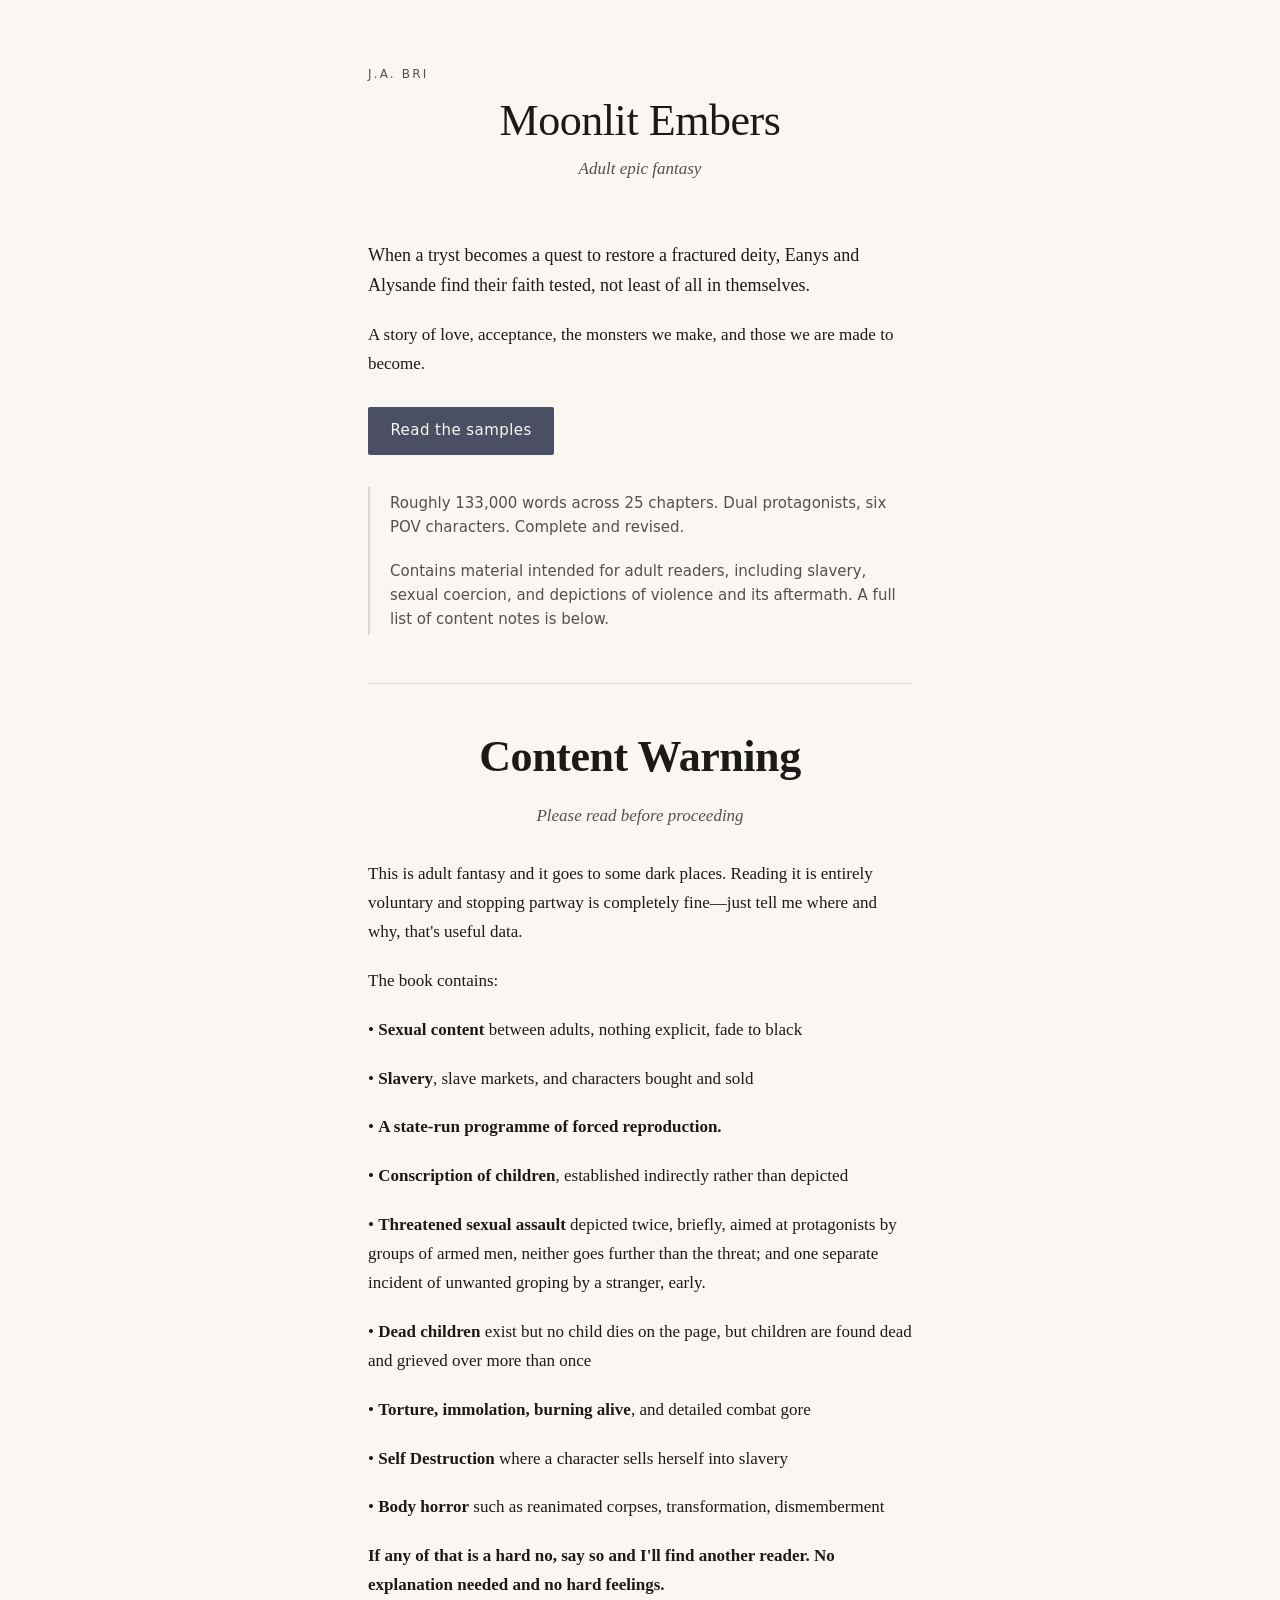
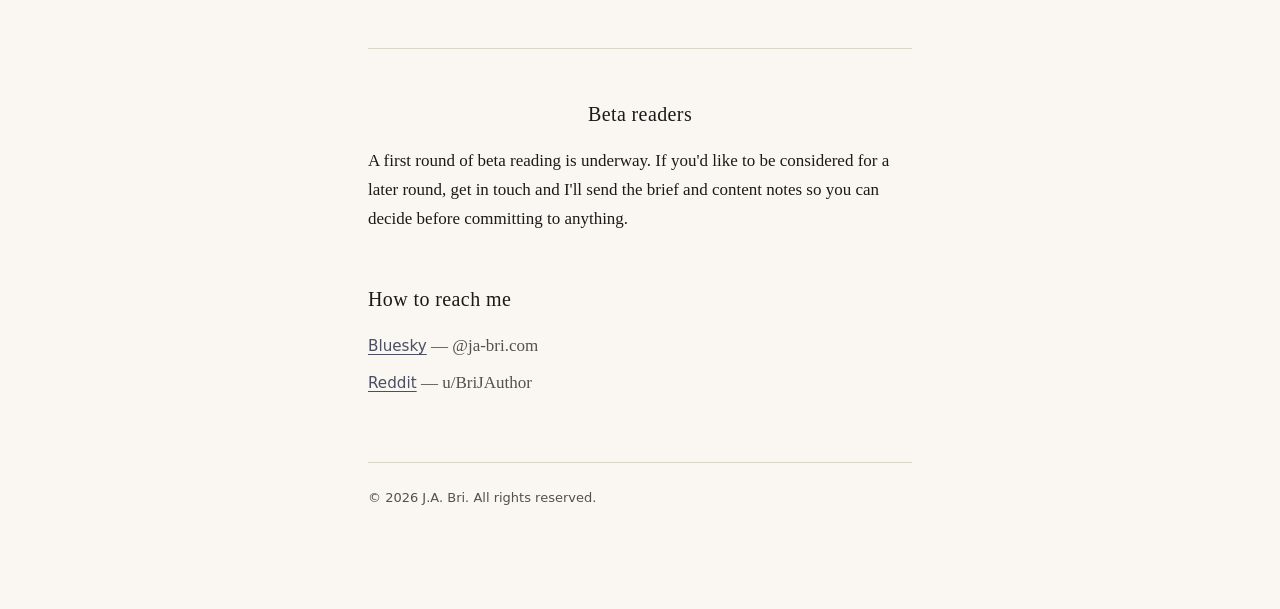
==== index.html @ 7e5aa891 "Add files via upload" ====
<!doctype html>
<html lang="en">
<head>
<meta charset="utf-8">
<meta name="viewport" content="width=device-width, initial-scale=1, viewport-fit=cover">
<title>J.A. Bri — Moonlit Embers</title>
<meta name="description" content="Moonlit Embers — an adult epic fantasy by J.A. Bri.">
<link rel="stylesheet" href="style.css">
</head>
<body>

<div class="wrap">

  <header class="masthead">
    <p class="byline">J.A. Bri</p>
    <center> <h1>Moonlit&nbsp;Embers</h1>
    <p class="tagline">Adult epic fantasy</p>   </center>
  </header>

  <p class="lede">When a tryst becomes a quest to restore a fractured deity, Eanys
  and Alysande find their faith tested, not least of all in themselves.</p>

  <p>A story of love, acceptance, the monsters we make, and those we are made to
  become.</p>

  <p><a class="cta" href="sample.html">Read the samples</a></p>

  <div class="meta">
    <p>Roughly 133,000 words across 25 chapters. Dual protagonists, six POV
    characters. Complete and revised.</p>
    <p>Contains material intended for adult readers, including slavery, sexual
    coercion, and depictions of violence and its aftermath. A full list of content
    notes is below.</p>
  </div>
  
  <hr>
  
  <p><h1><center><strong>Content Warning</strong></h1></p> </center>
  <center> <p class="tagline">Please read before proceeding</p>  </center><br>
  This is adult fantasy and it goes to some dark places. Reading it is entirely voluntary and stopping partway is completely fine&mdash;just tell me where and why, that&apos;s useful data.</p>
  <p>The book contains:</p>
  <p>&bull;    <strong>Sexual content</strong> between adults, nothing explicit, fade to black</p>
  <p>&bull;    <strong>Slavery</strong>, slave markets, and characters bought and sold</p>
  <p>&bull;    <strong>A state-run programme of forced reproduction.</strong></p>
  <p>&bull;    <strong>Conscription of children</strong>, established indirectly rather than depicted</p>
  <p>&bull;    <strong>Threatened sexual assault</strong> depicted twice, briefly, aimed at protagonists by groups of armed men, neither goes further than the threat; and one separate incident of unwanted groping by a stranger, early.</p>
  <p>&bull;    <strong>Dead children</strong> exist but no child dies on the page, but children are found dead and grieved over more than once</p>
  <p>&bull;    <strong>Torture, immolation, burning alive</strong>, and detailed combat gore</p>
  <p>&bull;    <strong>Self Destruction</strong> where a character sells herself into slavery</p>
  <p>&bull;    <strong>Body horror</strong> such as reanimated corpses, transformation, dismemberment</p>
  <p><strong>If any of that is a hard no, say so and I&apos;ll find another reader. No explanation needed and no hard feelings.</strong></p>

  <hr>

  <center> <h2>Beta readers</h2> </center>

  <p>A first round of beta reading is underway. If you'd like to be considered for
  a later round, get in touch and I'll send the brief and content notes so you can
  decide before committing to anything.</p>

  <h2>How to reach me</h2>
  <ul class="links">
    <li><a href="https://bsky.app/profile/ja-bri.bsky.social">Bluesky</a> — @ja-bri.com</li>
    <li><a href="https://www.reddit.com/user/BriJAuthor">Reddit</a> — u/BriJAuthor</li>
  </ul>

  <footer>
    <p>&copy; 2026 J.A. Bri. All rights reserved.</p>
  </footer>

</div>

</body>
</html>
---- style.css ----
/* ja-bri.com — shared styles
   Edit colours here and both pages update. */

:root {
  color-scheme: light dark;

  --ink:        #1c1a18;
  --ink-soft:   #55504a;
  --page:       #faf7f2;
  --rule:       #ddd6cb;
  --accent:     #6a6f86;   /* muted moonlit blue-grey */
  --accent-lit: #4a4f63;

  --measure: 34rem;        /* reading width */
}

@media (prefers-color-scheme: dark) {
  :root {
    --ink:        #e8e3da;
    --ink-soft:   #a49d92;
    --page:       #16151a;
    --rule:       #302e36;
    --accent:     #9aa0bb;
    --accent-lit: #c3c8de;
  }
}

* { box-sizing: border-box; }

html { -webkit-text-size-adjust: 100%; }

body {
  margin: 0;
  padding: 0 1.25rem;
  background: var(--page);
  color: var(--ink);
  font-family: Georgia, "Iowan Old Style", "Palatino Linotype", Palatino, serif;
  font-size: 1.0625rem;
  line-height: 1.7;
}

.wrap {
  max-width: var(--measure);
  margin: 0 auto;
  padding-block: 4rem 5rem;
}

/* ---- masthead ---- */

.masthead { margin-bottom: 3.5rem; }

.byline {
  font-family: system-ui, -apple-system, "Segoe UI", sans-serif;
  font-size: 0.75rem;
  letter-spacing: 0.18em;
  text-transform: uppercase;
  color: var(--ink-soft);
  margin: 0 0 0.75rem;
}

h1 {
  font-size: clamp(2rem, 7vw, 2.75rem);
  line-height: 1.15;
  font-weight: 400;
  letter-spacing: -0.01em;
  margin: 0 0 0.5rem;
}

.tagline {
  font-style: italic;
  color: var(--ink-soft);
  margin: 0;
}

/* ---- text ---- */

h2 {
  font-size: 1.25rem;
  font-weight: 400;
  letter-spacing: 0.02em;
  margin: 3rem 0 1rem;
}

p { margin: 0 0 1.25rem; }

.lede { font-size: 1.125rem; }

em { font-style: italic; }

a {
  color: var(--accent-lit);
  text-underline-offset: 0.2em;
  text-decoration-thickness: 1px;
}
a:hover { color: var(--ink); }

hr {
  border: 0;
  border-top: 1px solid var(--rule);
  margin: 3rem 0;
}

/* ---- details block (stats, warnings) ---- */

.meta {
  font-family: system-ui, -apple-system, "Segoe UI", sans-serif;
  font-size: 0.9375rem;
  line-height: 1.6;
  color: var(--ink-soft);
  border-left: 2px solid var(--rule);
  padding: 0.25rem 0 0.25rem 1.25rem;
  margin: 2rem 0;
}
.meta p:last-child { margin-bottom: 0; }

/* ---- call to action ---- */

.cta {
  display: inline-block;
  font-family: system-ui, -apple-system, "Segoe UI", sans-serif;
  font-size: 0.9375rem;
  letter-spacing: 0.03em;
  text-decoration: none;
  color: var(--page);
  background: var(--accent-lit);
  padding: 0.7rem 1.4rem;
  border-radius: 2px;
  margin-top: 0.5rem;
}
.cta:hover { background: var(--ink); color: var(--page); }

/* ---- chapter page ---- */

.chapter-label {
  font-family: system-ui, -apple-system, "Segoe UI", sans-serif;
  font-size: 0.75rem;
  letter-spacing: 0.18em;
  text-transform: uppercase;
  color: var(--ink-soft);
  margin: 0 0 0.5rem;
}

.prose p { text-indent: 1.5em; }
.prose p:first-of-type,
.prose p.noindent { text-indent: 0; }

.prose p:first-of-type::first-letter {
  font-size: 3.1em;
  line-height: 0.85;
  float: left;
  padding: 0.05em 0.08em 0 0;
}

.break {
  text-align: center;
  color: var(--ink-soft);
  letter-spacing: 0.5em;
  margin: 2rem 0;
}

.verse {
  text-align: center;
  font-style: italic;
  margin: 2rem 0;
  text-indent: 0;
}

.back {
  font-family: system-ui, -apple-system, "Segoe UI", sans-serif;
  font-size: 0.875rem;
  margin-top: 4rem;
}

/* ---- footer ---- */

footer {
  border-top: 1px solid var(--rule);
  margin-top: 4rem;
  padding-top: 1.5rem;
  font-family: system-ui, -apple-system, "Segoe UI", sans-serif;
  font-size: 0.8125rem;
  color: var(--ink-soft);
}

.links { list-style: none; padding: 0; margin: 1rem 0; }
.links li { margin-bottom: 0.5rem; color: var(--ink-soft); }
.links a { font-family: system-ui, sans-serif; font-size: 0.95rem; }
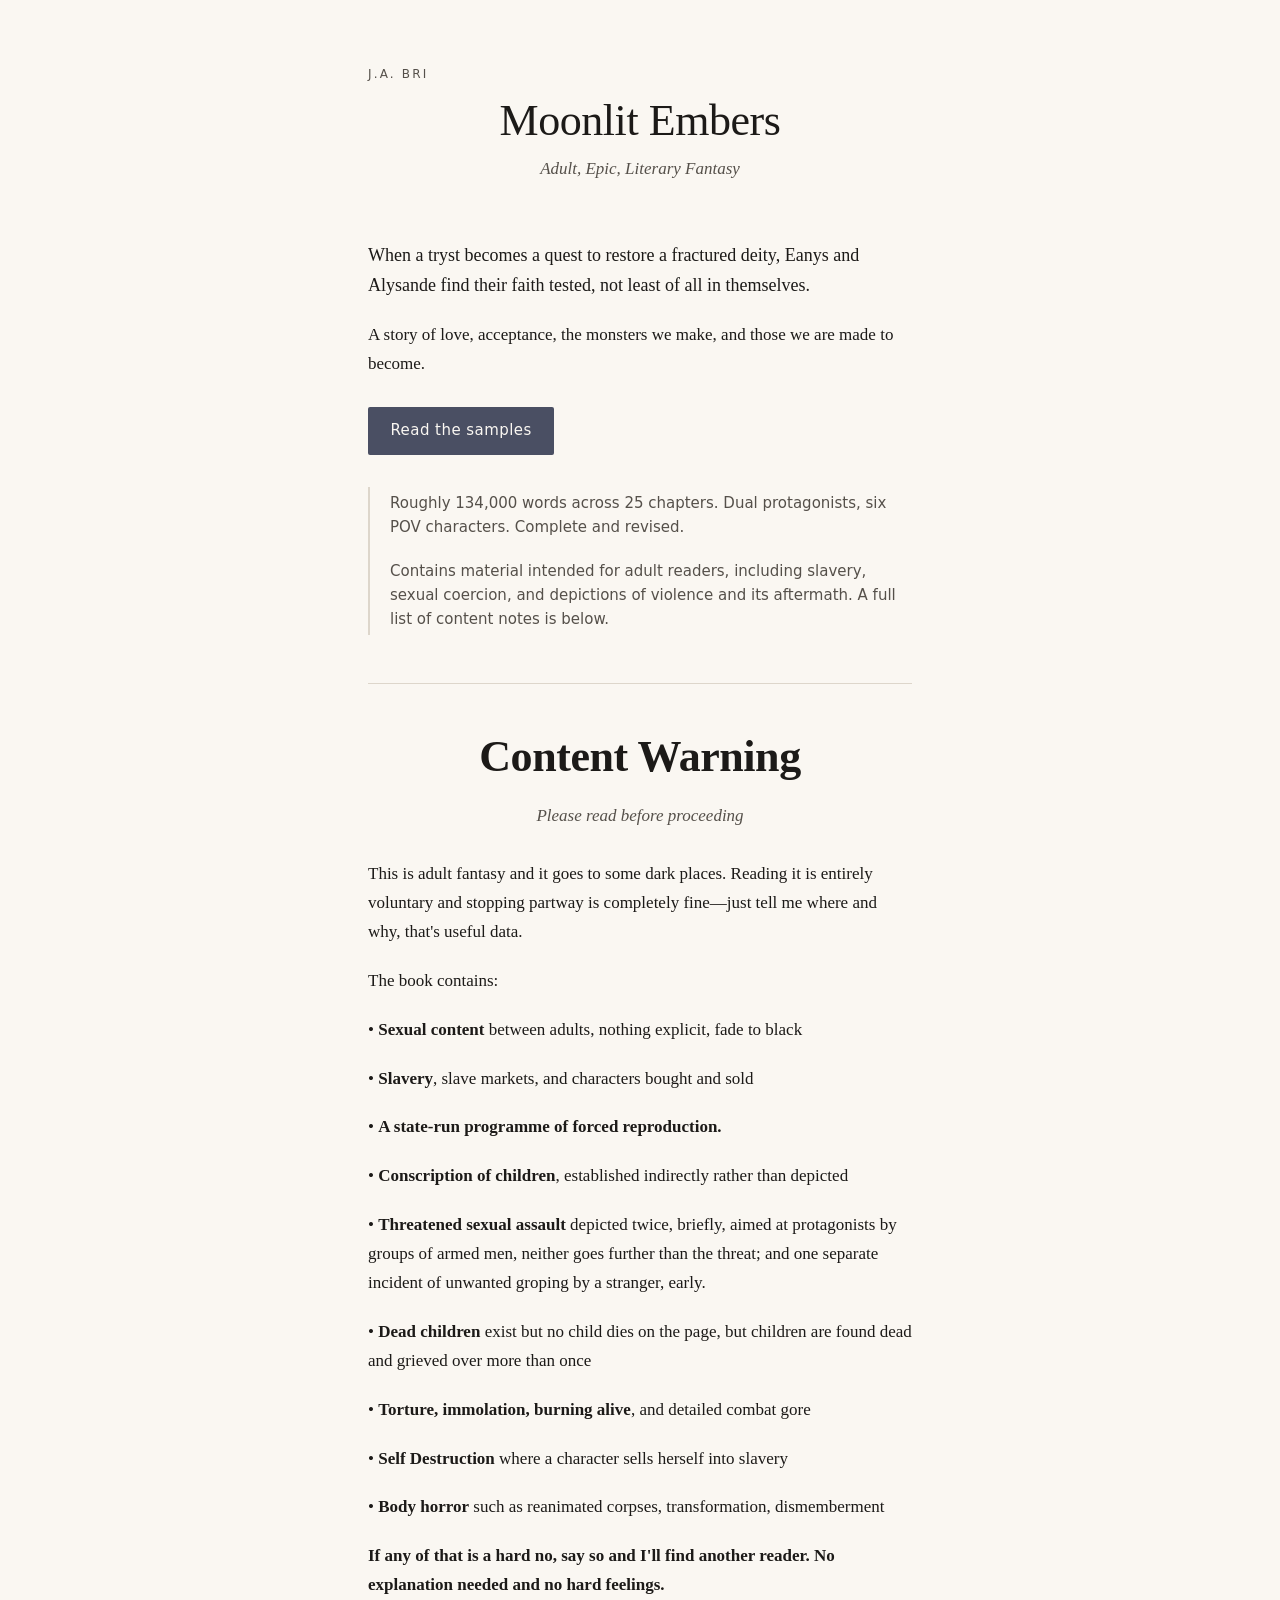
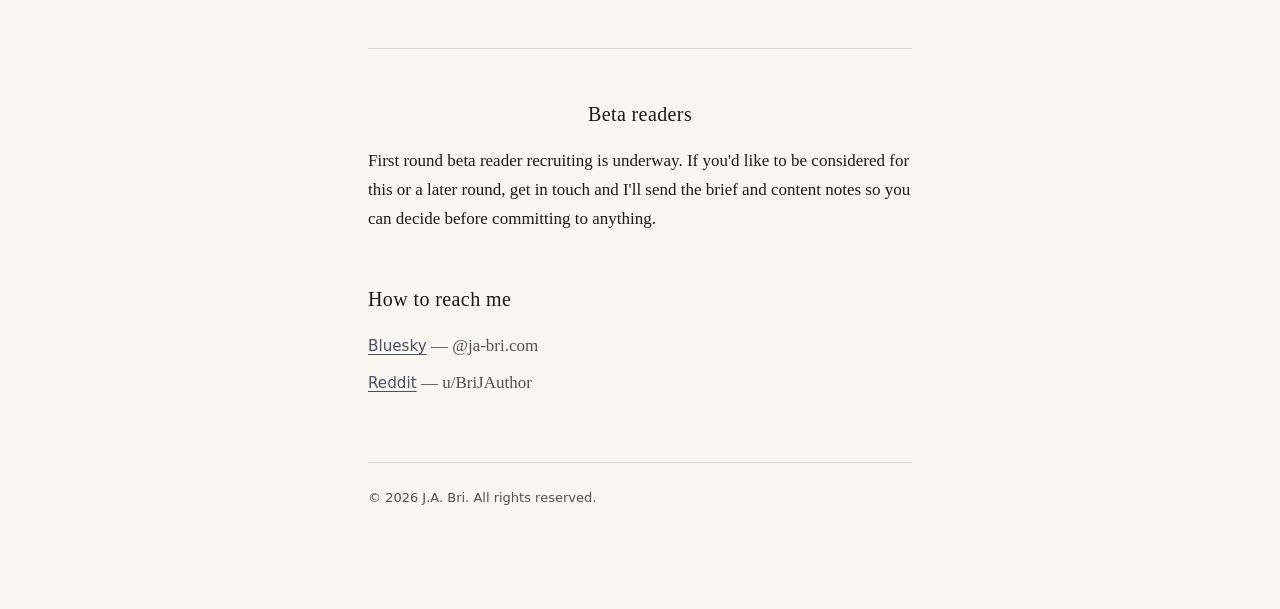
==== commit de6c64ec: "Update tagline and word count in index.html" ====
--- a/index.html
+++ b/index.html
@@ -14,7 +14,7 @@
   <header class="masthead">
     <p class="byline">J.A. Bri</p>
     <center> <h1>Moonlit&nbsp;Embers</h1>
-    <p class="tagline">Adult epic fantasy</p>   </center>
+    <p class="tagline">Adult, Epic, Literary Fantasy</p>   </center>
   </header>
 
   <p class="lede">When a tryst becomes a quest to restore a fractured deity, Eanys
@@ -26,7 +26,7 @@
   <p><a class="cta" href="sample.html">Read the samples</a></p>
 
   <div class="meta">
-    <p>Roughly 133,000 words across 25 chapters. Dual protagonists, six POV
+    <p>Roughly 134,000 words across 25 chapters. Dual protagonists, six POV
     characters. Complete and revised.</p>
     <p>Contains material intended for adult readers, including slavery, sexual
     coercion, and depictions of violence and its aftermath. A full list of content
@@ -54,8 +54,8 @@
 
   <center> <h2>Beta readers</h2> </center>
 
-  <p>A first round of beta reading is underway. If you'd like to be considered for
-  a later round, get in touch and I'll send the brief and content notes so you can
+  <p>First round beta reader recruiting is underway. If you'd like to be considered for
+  this or a later round, get in touch and I'll send the brief and content notes so you can
   decide before committing to anything.</p>
 
   <h2>How to reach me</h2>
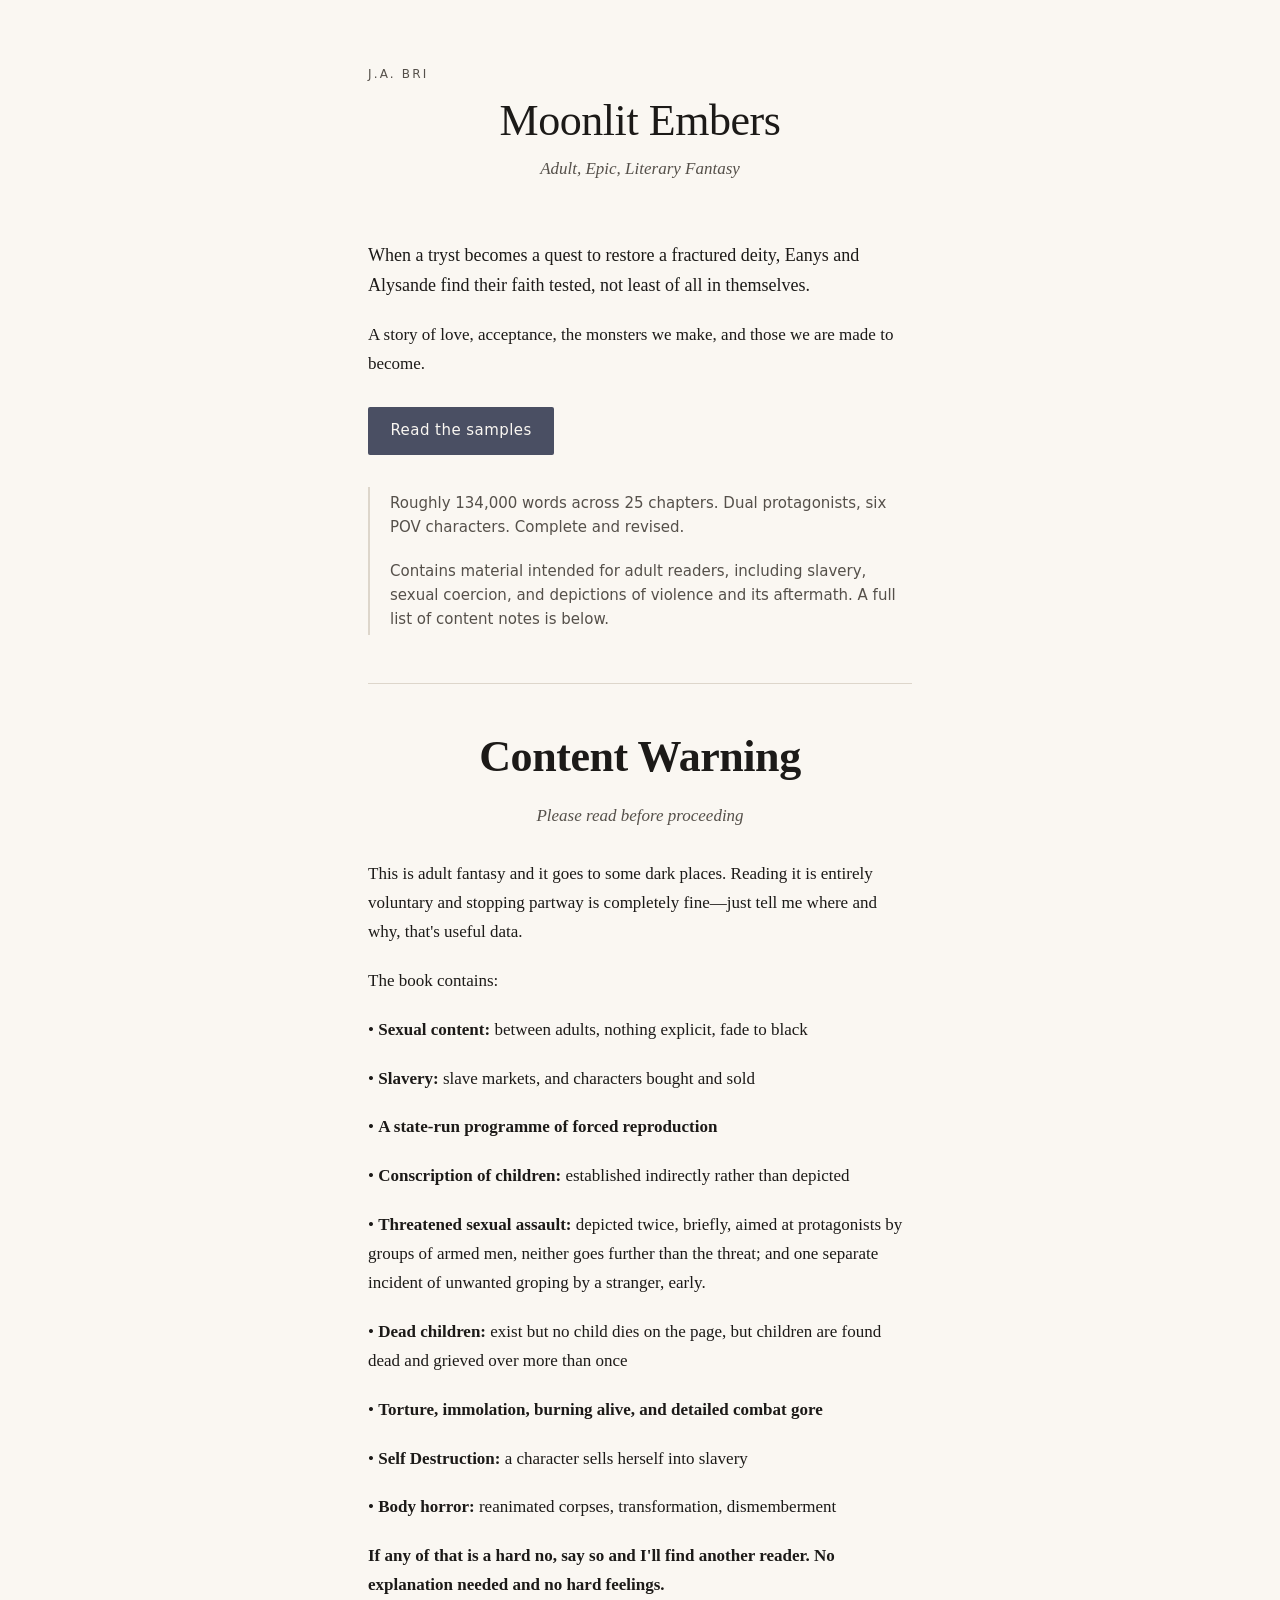
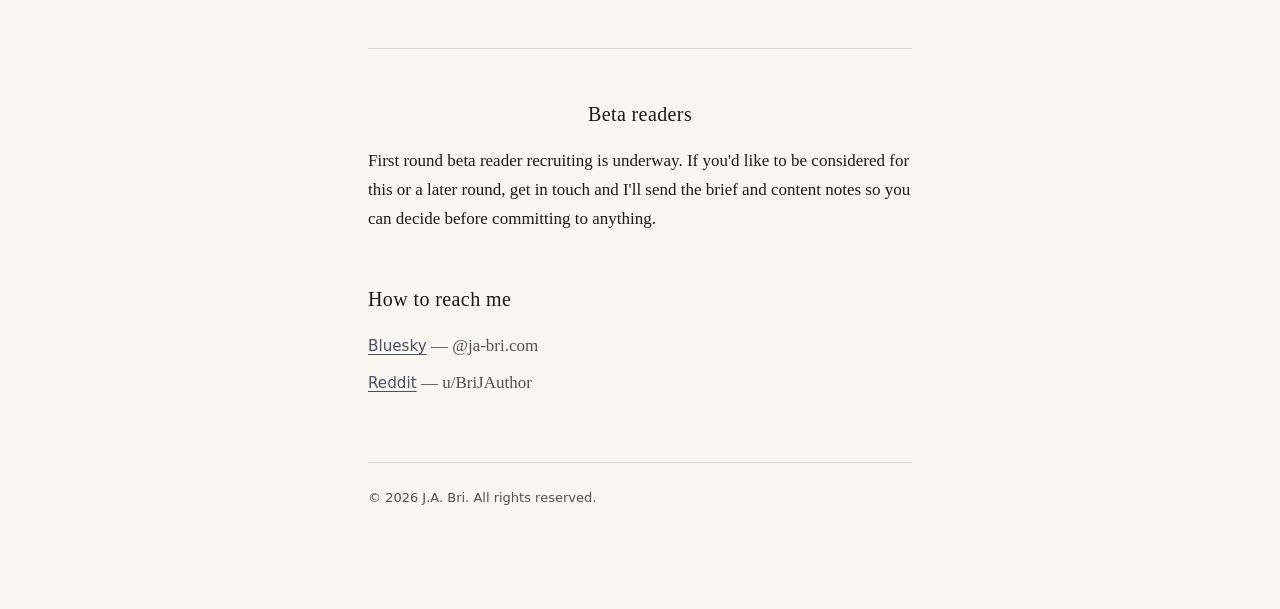
==== commit a6caa303: "Refactor content warnings for clarity and formatting" ====
--- a/index.html
+++ b/index.html
@@ -39,15 +39,15 @@
   <center> <p class="tagline">Please read before proceeding</p>  </center><br>
   This is adult fantasy and it goes to some dark places. Reading it is entirely voluntary and stopping partway is completely fine&mdash;just tell me where and why, that&apos;s useful data.</p>
   <p>The book contains:</p>
-  <p>&bull;    <strong>Sexual content</strong> between adults, nothing explicit, fade to black</p>
-  <p>&bull;    <strong>Slavery</strong>, slave markets, and characters bought and sold</p>
-  <p>&bull;    <strong>A state-run programme of forced reproduction.</strong></p>
-  <p>&bull;    <strong>Conscription of children</strong>, established indirectly rather than depicted</p>
-  <p>&bull;    <strong>Threatened sexual assault</strong> depicted twice, briefly, aimed at protagonists by groups of armed men, neither goes further than the threat; and one separate incident of unwanted groping by a stranger, early.</p>
-  <p>&bull;    <strong>Dead children</strong> exist but no child dies on the page, but children are found dead and grieved over more than once</p>
-  <p>&bull;    <strong>Torture, immolation, burning alive</strong>, and detailed combat gore</p>
-  <p>&bull;    <strong>Self Destruction</strong> where a character sells herself into slavery</p>
-  <p>&bull;    <strong>Body horror</strong> such as reanimated corpses, transformation, dismemberment</p>
+  <p>&bull;    <strong>Sexual content:</strong> between adults, nothing explicit, fade to black</p>
+  <p>&bull;    <strong>Slavery:</strong> slave markets, and characters bought and sold</p>
+  <p>&bull;    <strong>A state-run programme of forced reproduction</strong></p>
+  <p>&bull;    <strong>Conscription of children:</strong> established indirectly rather than depicted</p>
+  <p>&bull;    <strong>Threatened sexual assault:</strong> depicted twice, briefly, aimed at protagonists by groups of armed men, neither goes further than the threat; and one separate incident of unwanted groping by a stranger, early.</p>
+  <p>&bull;    <strong>Dead children:</strong> exist but no child dies on the page, but children are found dead and grieved over more than once</p>
+  <p>&bull;    <strong>Torture, immolation, burning alive, and detailed combat gore</strong></p>
+  <p>&bull;    <strong>Self Destruction:</strong> a character sells herself into slavery</p>
+  <p>&bull;    <strong>Body horror:</strong> reanimated corpses, transformation, dismemberment</p>
   <p><strong>If any of that is a hard no, say so and I&apos;ll find another reader. No explanation needed and no hard feelings.</strong></p>
 
   <hr>
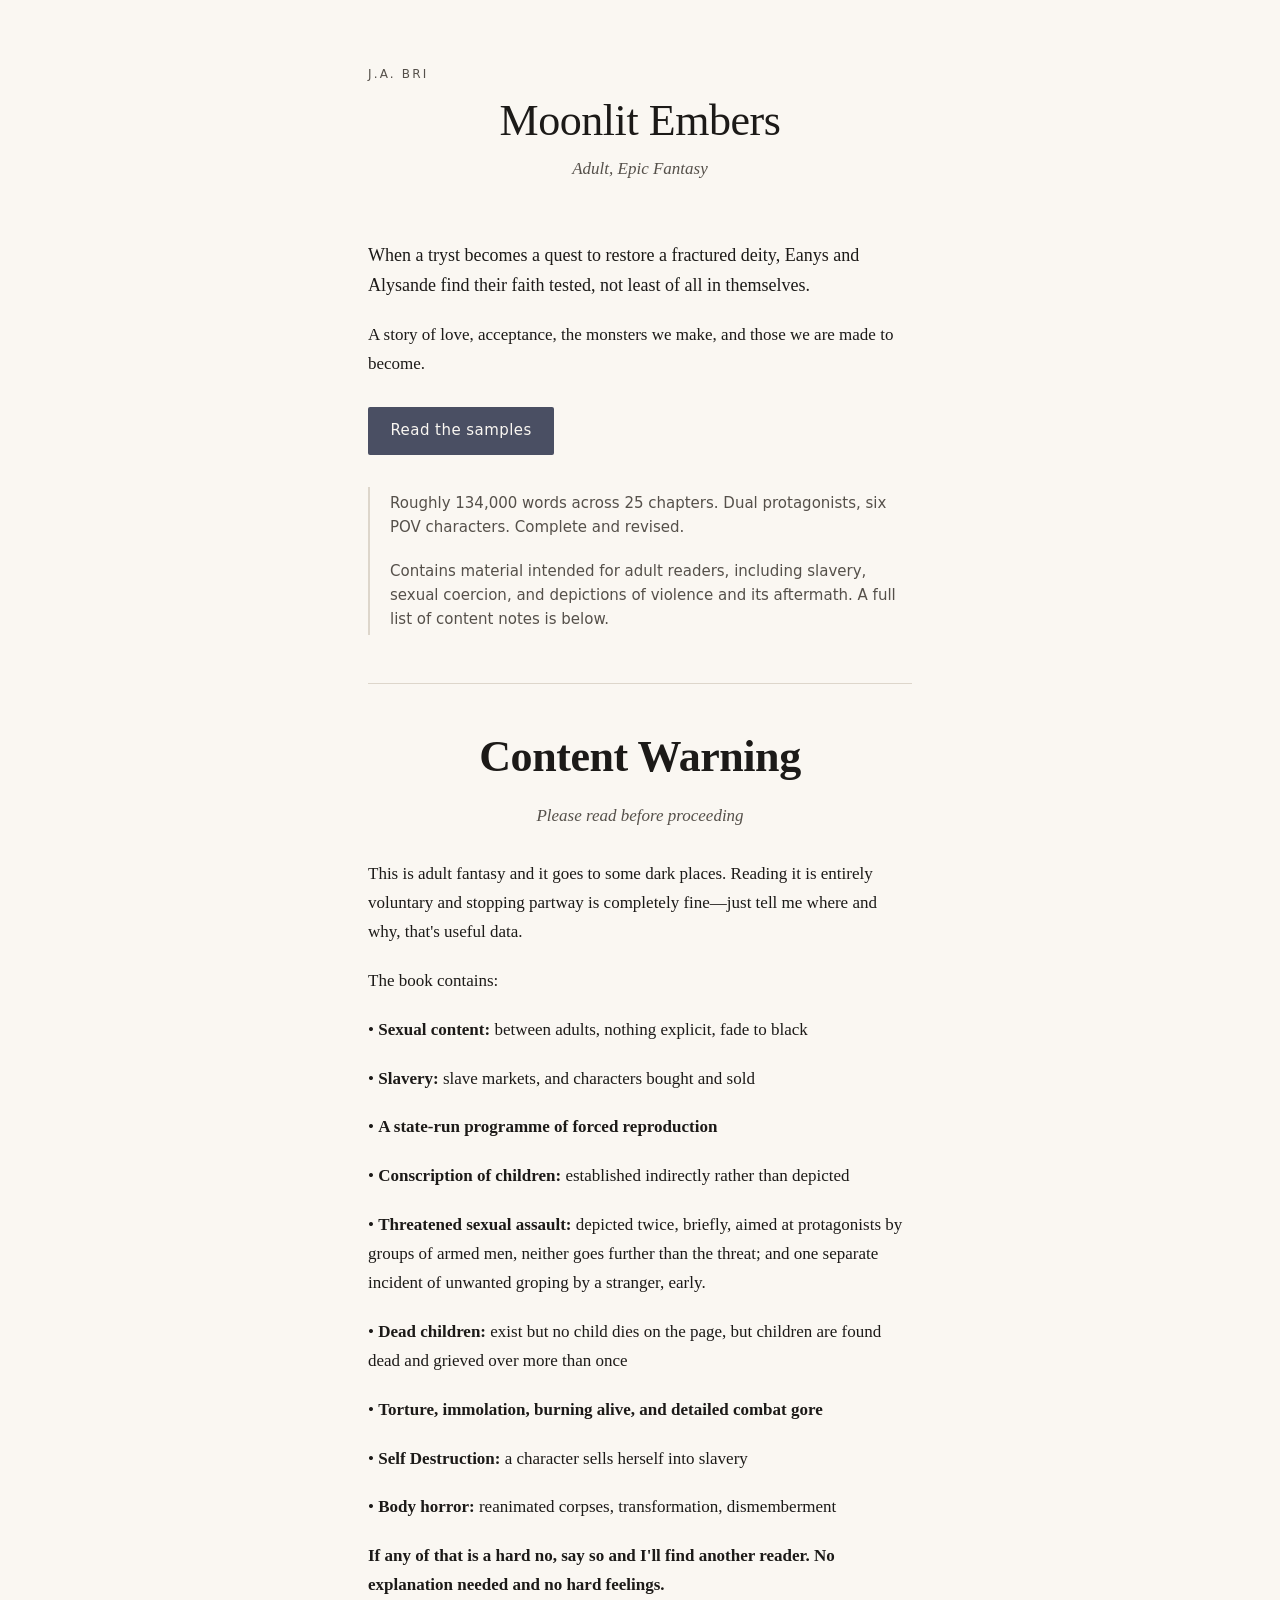
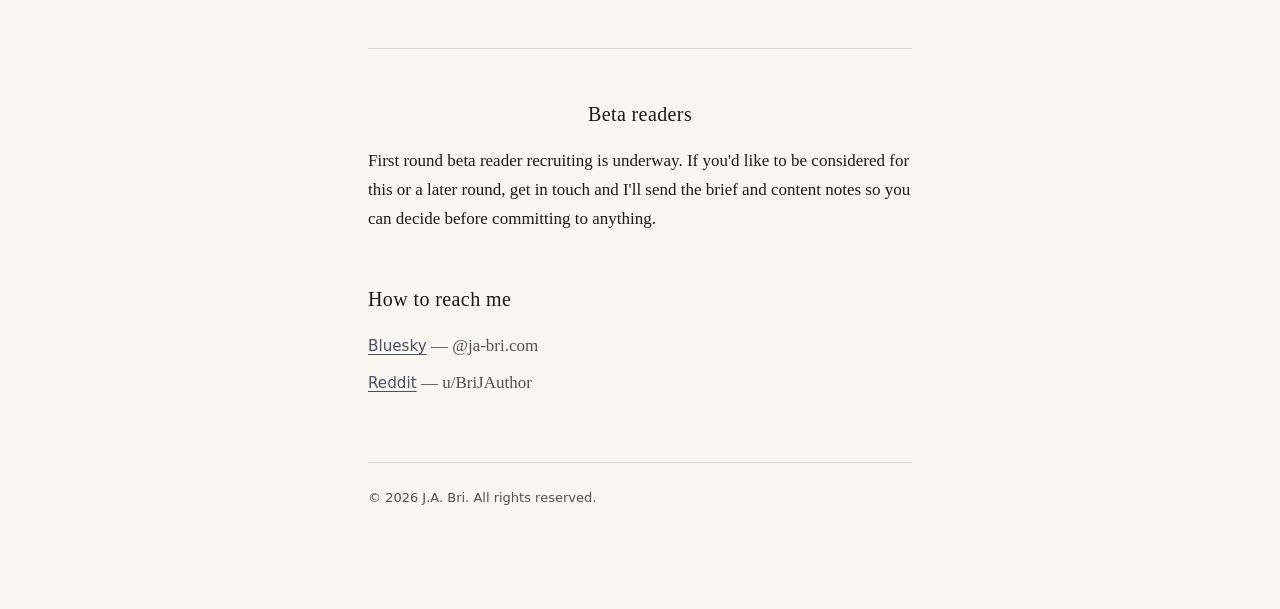
==== commit 84ab925e: "Modify tagline in index.html Updated the tagline to remove 'Literary' from the description." ====
--- a/index.html
+++ b/index.html
@@ -14,7 +14,7 @@
   <header class="masthead">
     <p class="byline">J.A. Bri</p>
     <center> <h1>Moonlit&nbsp;Embers</h1>
-    <p class="tagline">Adult, Epic, Literary Fantasy</p>   </center>
+    <p class="tagline">Adult, Epic Fantasy</p>   </center>
   </header>
 
   <p class="lede">When a tryst becomes a quest to restore a fractured deity, Eanys
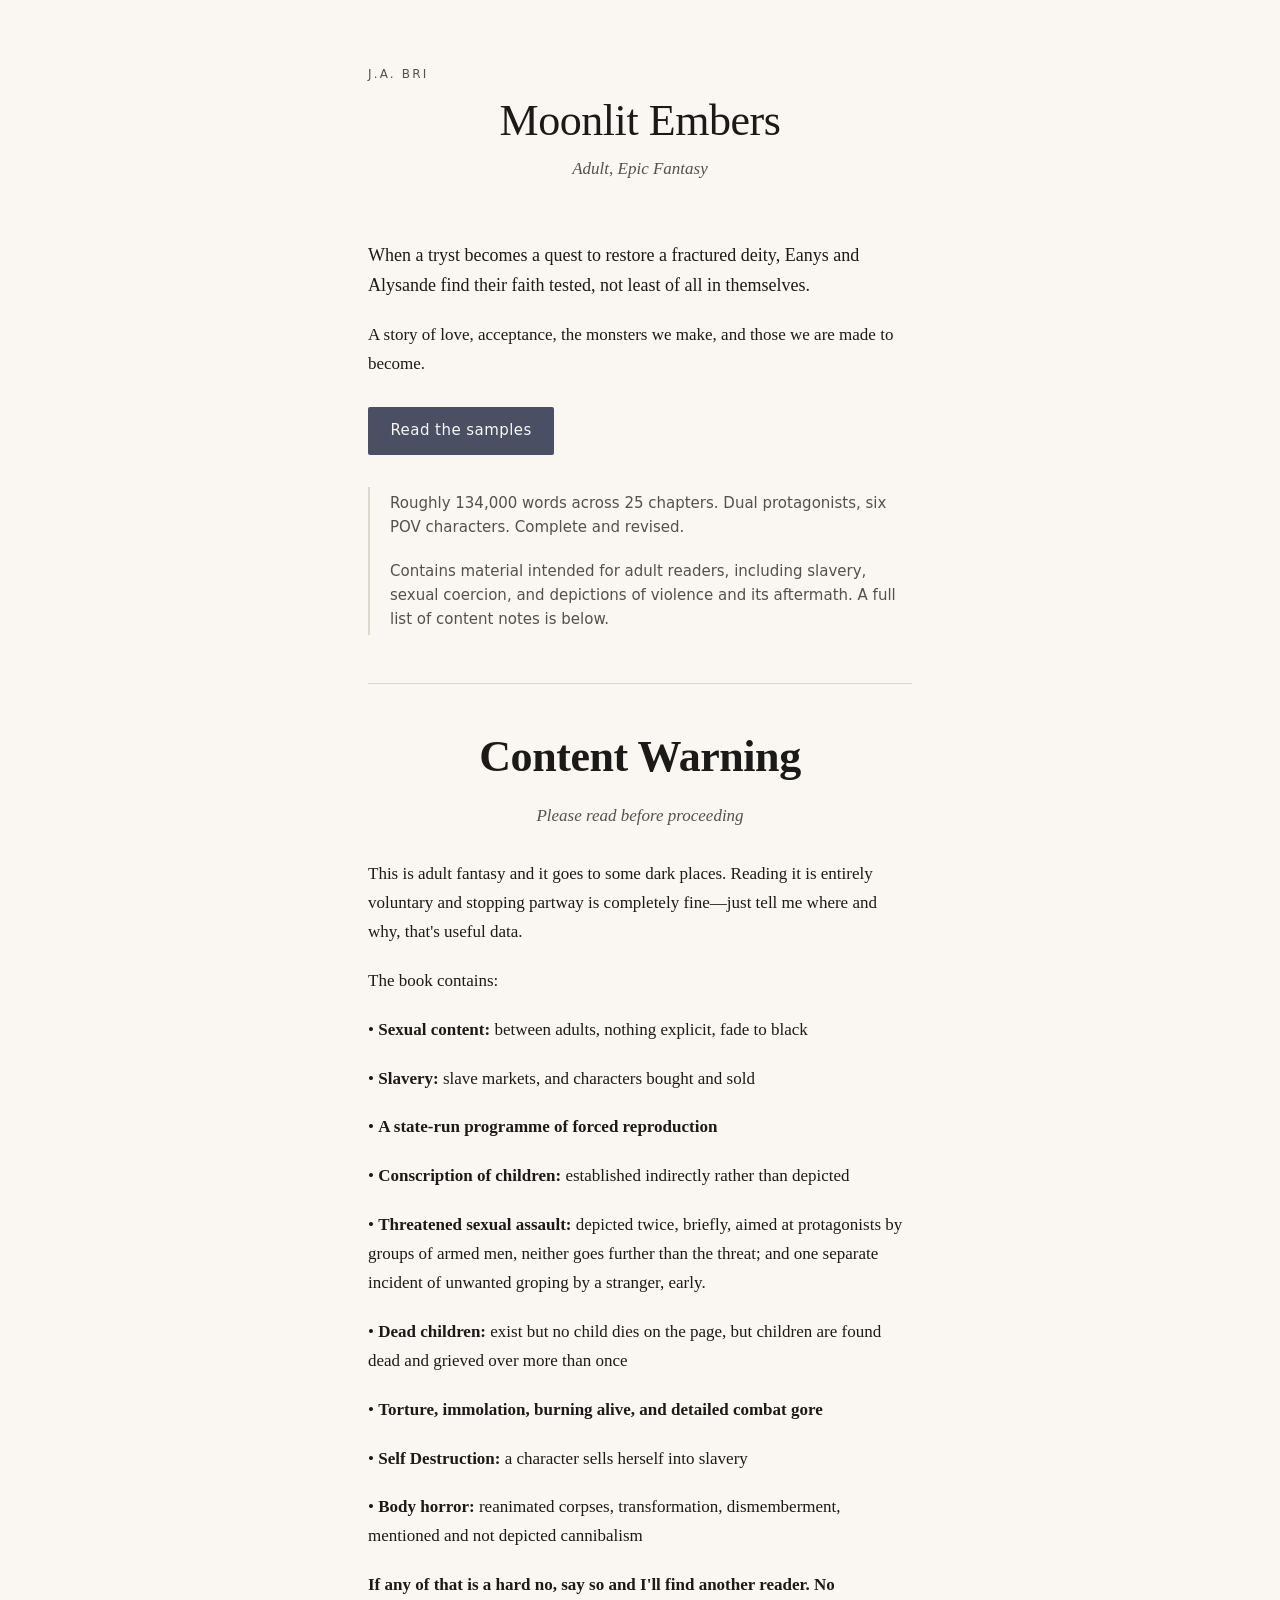
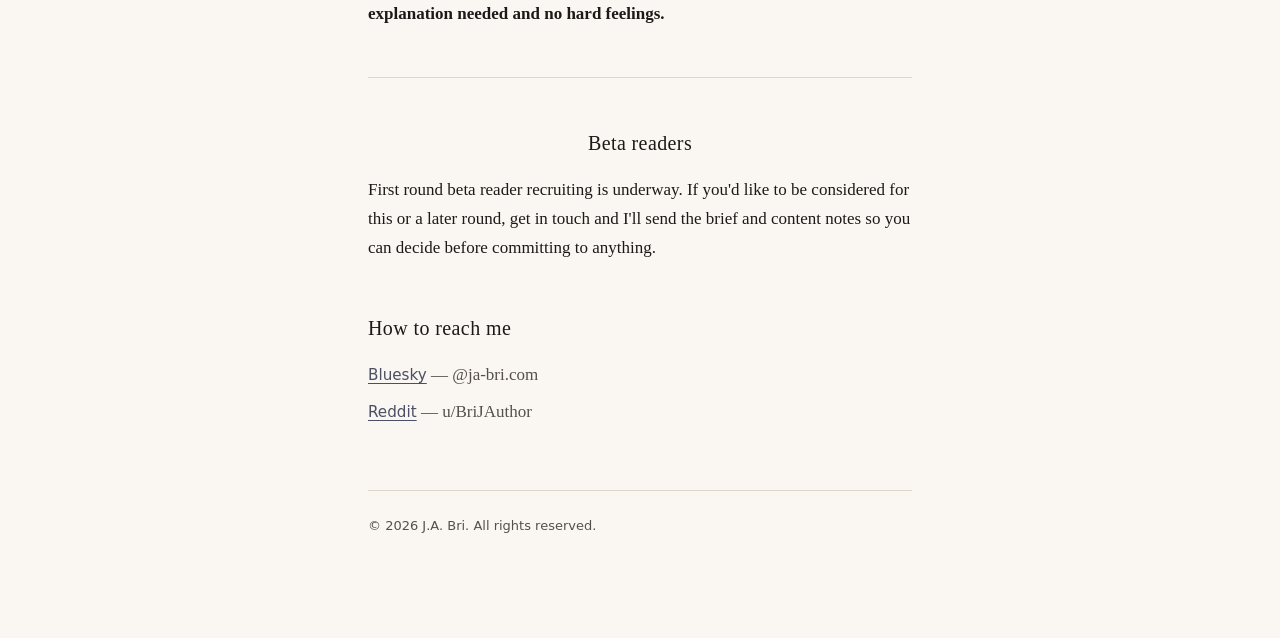
==== commit 759efe36: "Update body horror description in index.html Added mention of cannibalism in body horror section." ====
--- a/index.html
+++ b/index.html
@@ -47,7 +47,7 @@
   <p>&bull;    <strong>Dead children:</strong> exist but no child dies on the page, but children are found dead and grieved over more than once</p>
   <p>&bull;    <strong>Torture, immolation, burning alive, and detailed combat gore</strong></p>
   <p>&bull;    <strong>Self Destruction:</strong> a character sells herself into slavery</p>
-  <p>&bull;    <strong>Body horror:</strong> reanimated corpses, transformation, dismemberment</p>
+  <p>&bull;    <strong>Body horror:</strong> reanimated corpses, transformation, dismemberment, mentioned and not depicted cannibalism</p>
   <p><strong>If any of that is a hard no, say so and I&apos;ll find another reader. No explanation needed and no hard feelings.</strong></p>
 
   <hr>
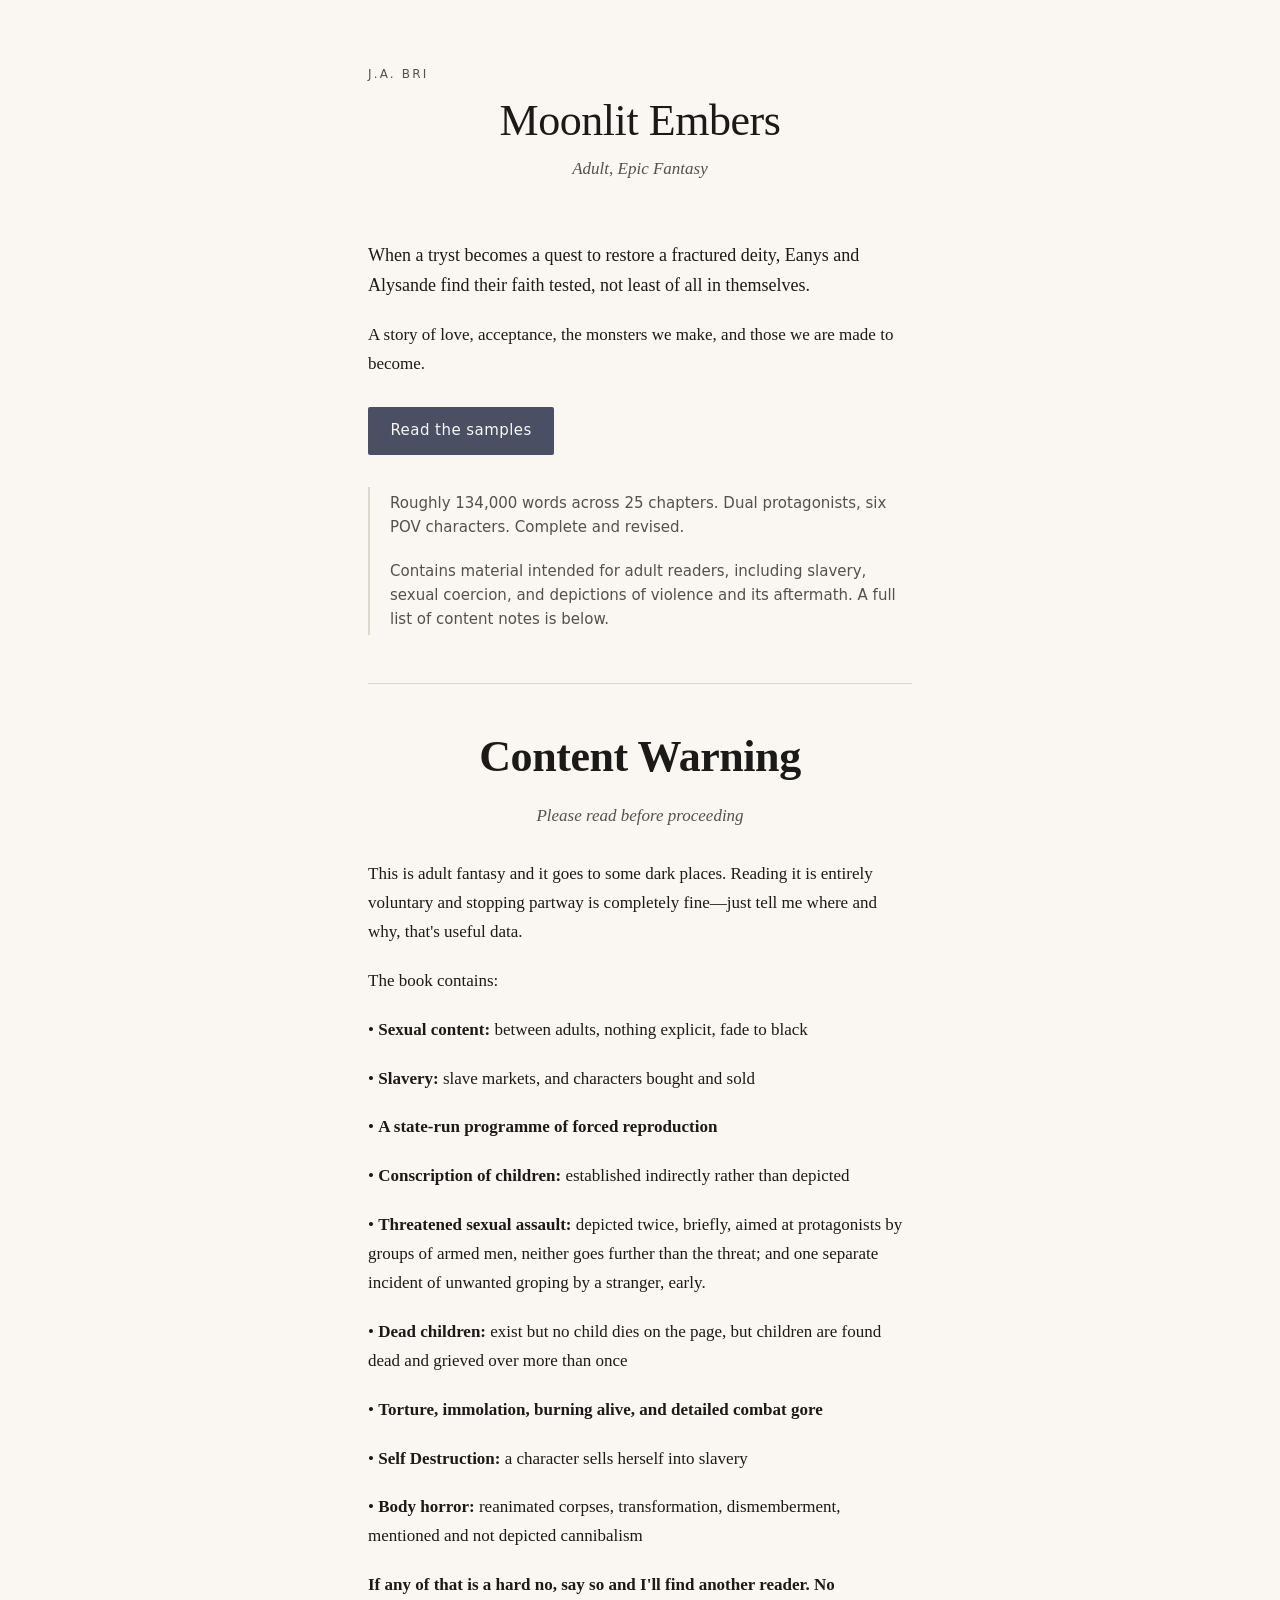
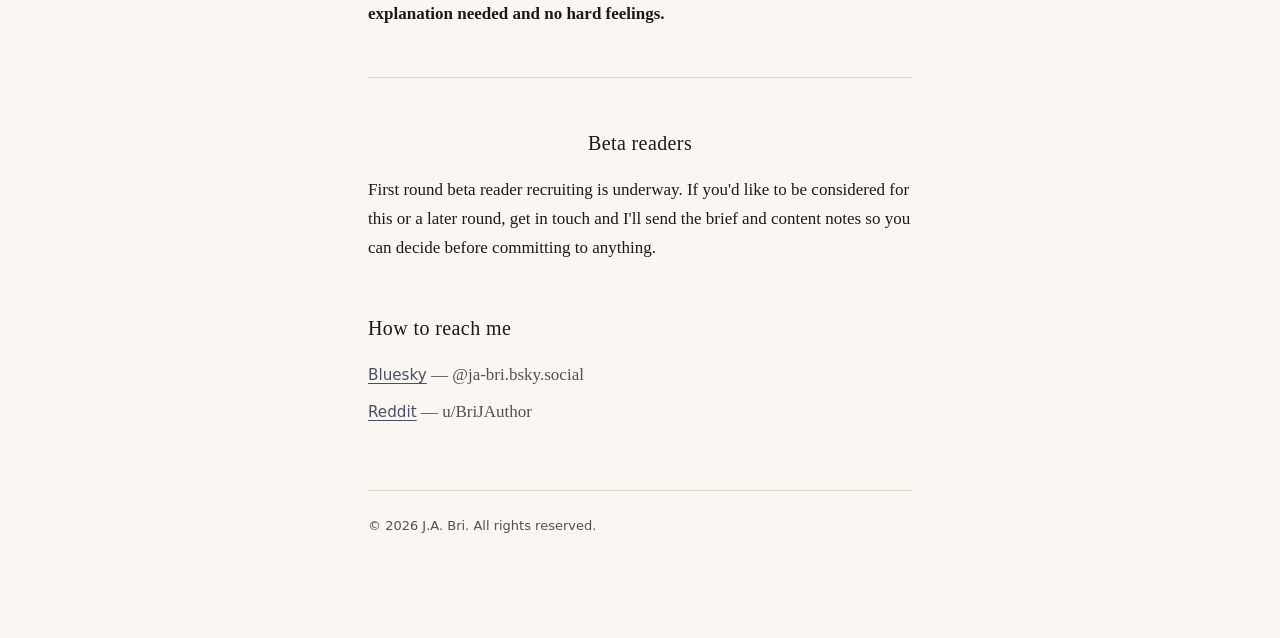
==== commit 337e2c1f: "Update Bluesky profile link in index.html" ====
--- a/index.html
+++ b/index.html
@@ -60,7 +60,7 @@
 
   <h2>How to reach me</h2>
   <ul class="links">
-    <li><a href="https://bsky.app/profile/ja-bri.bsky.social">Bluesky</a> — @ja-bri.com</li>
+    <li><a href="https://bsky.app/profile/ja-bri.bsky.social">Bluesky</a> — @ja-bri.bsky.social</li>
     <li><a href="https://www.reddit.com/user/BriJAuthor">Reddit</a> — u/BriJAuthor</li>
   </ul>
 
